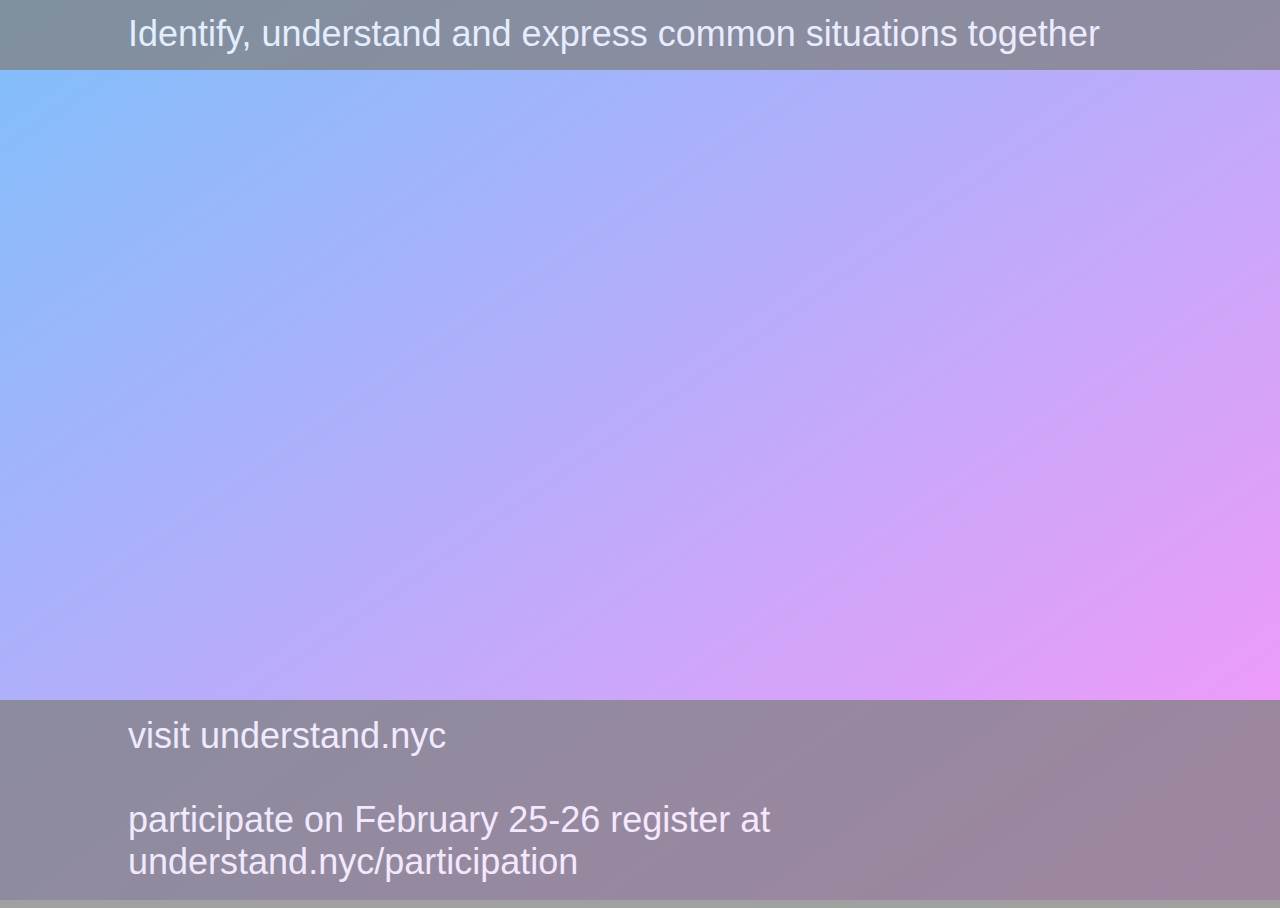
==== iStatic/index.html @ 6bac6d4f "static page added v1" ====
<!DOCTYPE html>
	<head>
		<title>understand.nyc</title>
		<link rel="stylesheet" type="text/css" href="static/styles/styles.css" >
		<link rel="stylesheet" type="text/css" href="static/styles/styles-mobile.css" media="only screen and (max-device-width: 640px)">
		<link rel="stylesheet" type="text/css" href="static/styles/font-awesome.min.css" >
	</head>
	<body>
		<div id="bg-video-box" class='hidden'>
			<div id="bg-video"></div>
		</div>
		<div class="center white-text"> 
			<div class="top grey-bg">
				Identify, understand and express common situations together
			</div>
			<div class="bottom grey-bg">
				visit understand.nyc <br> <br>
				participate on February 25-26 register at understand.nyc/participation
			</div>
		</div>
	<script src="static/js/bower_components/jquery/dist/jquery.js" type="text/javascript"></script>
		<script src="static/js/bower_components/video.js/dist/video.js" type="text/javascript"></script>
		<script src="static/js/bower_components/vide/dist/jquery.vide.js" type="text/javascript"></script>
	<script src="static/js/script.js" type="text/javascript" charset="utf-8" ></script>
	</body>
</html>
---- iStatic/static/styles/styles.css ----
#bg-video-box {
    position: absolute;
    top: 0;
    right: 0;
    width: 100%;
    height: 100%;
    box-sizing: border-box;
    z-index: -1;
}

#bg-video {
    height: 100%;
    width: 100%;
}

a {
  color: inherit;
  text-decoration: inherit;
  cursor: crosshair;
}

a:visited {
  color: inherit;
  text-decoration: inherit;
}

.center {
    position: absolute;
    left: 50%;
    transform: translateX(-50%) translateY(-10px);
    width: 100%;
    height: 100%;
}

.white-text {
    color: white;
}

.center-text {
    text-align: center;
    font-size: 1.3333em;
    width: 100%;
}

.grey-bg {
  background-color: grey;
  padding-left: 10vw;
  padding-right: 10vw;
  padding-bottom: 15px;
  padding-top: 15px;
  opacity: .75;
}

.bottom {
  position: absolute;
  bottom: 0px;
  width: 80%;
  transform: translateY(10px);
  padding-bottom: 25px;
}

.hidden {
    transition: all 1s;
    visibility: hidden;
    opacity: 0;
}

.shown {
    transition: all 2s;
    visibility: visible;
    opacity: 1;
}

body {
    font-family: 'Pragati Narrow', sans-serif;
    font-size: 36px;
}

#bg-video-box {
    position: fixed;
    background: #7FBFFA; /* For browsers that do not support gradients */
  background: -webkit-linear-gradient(left top, #7FBFFA, #FA97FA); /* For Safari 5.1 to 6.0 */
  background: -o-linear-gradient(bottom right, #7FBFFA, #FA97FA); /* For Opera 11.1 to 12.0 */
  background: -moz-linear-gradient(bottom right, #7FBFFA, #FA97FA); /* For Firefox 3.6 to 15 */
  background: linear-gradient(to bottom right, #7FBFFA, #FA97FA); /* Standard syntax */
}
---- iStatic/static/styles/styles-mobile.css ----
.center {
    transform: translateX(-50%) translateY(250px);
}

.center-text {
    font-size: 64px;
}

.center-icons {
    font-size: 80px;
}
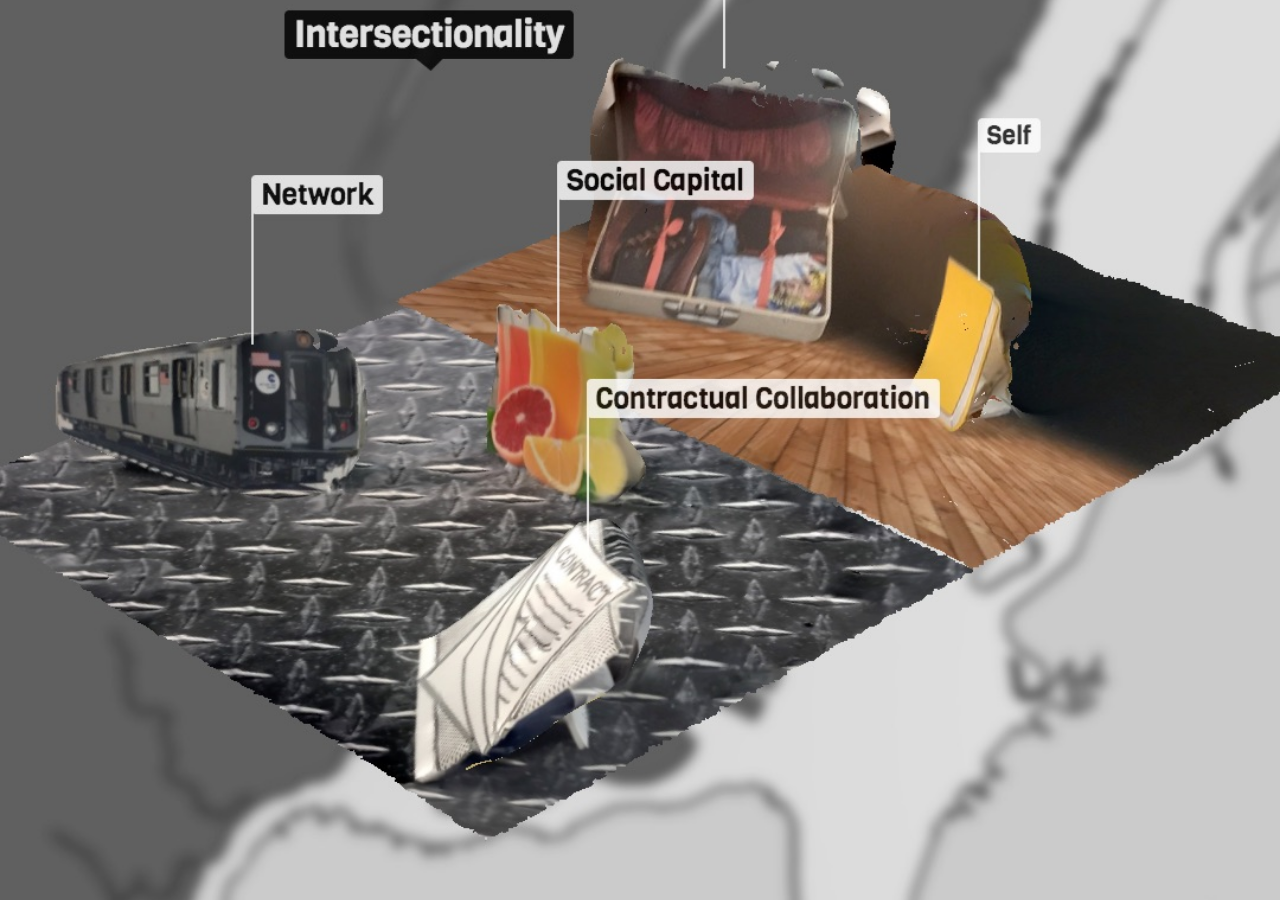
==== commit 1c5b03a8: "fade in and new assets" ====
--- a/iStatic/index.html
+++ b/iStatic/index.html
@@ -10,12 +10,12 @@
 			<div id="bg-video"></div>
 		</div>
 		<div class="center white-text"> 
-			<div class="top grey-bg">
+			<div class="top grey-bg hidden">
 				Identify, understand and express common situations together
 			</div>
-			<div class="bottom grey-bg">
+			<div class="bottom grey-bg hidden">
 				visit understand.nyc <br> <br>
-				participate on February 25-26 register at understand.nyc/participation
+				participate on February 25-26 register at understand.nyc/participate
 			</div>
 		</div>
 	<script src="static/js/bower_components/jquery/dist/jquery.js" type="text/javascript"></script>
--- a/iStatic/static/styles/styles.css
+++ b/iStatic/static/styles/styles.css
@@ -49,6 +49,7 @@
   padding-bottom: 15px;
   padding-top: 15px;
   opacity: .75;
+  transition: all 1s;
 }
 
 .bottom {
@@ -74,13 +75,10 @@
 body {
     font-family: 'Pragati Narrow', sans-serif;
     font-size: 36px;
+    overflow: hidden;
 }
 
 #bg-video-box {
     position: fixed;
-    background: #7FBFFA; /* For browsers that do not support gradients */
-  background: -webkit-linear-gradient(left top, #7FBFFA, #FA97FA); /* For Safari 5.1 to 6.0 */
-  background: -o-linear-gradient(bottom right, #7FBFFA, #FA97FA); /* For Opera 11.1 to 12.0 */
-  background: -moz-linear-gradient(bottom right, #7FBFFA, #FA97FA); /* For Firefox 3.6 to 15 */
-  background: linear-gradient(to bottom right, #7FBFFA, #FA97FA); /* Standard syntax */
+    background: #FFFFFF; /* For browsers that do not support gradients */
 }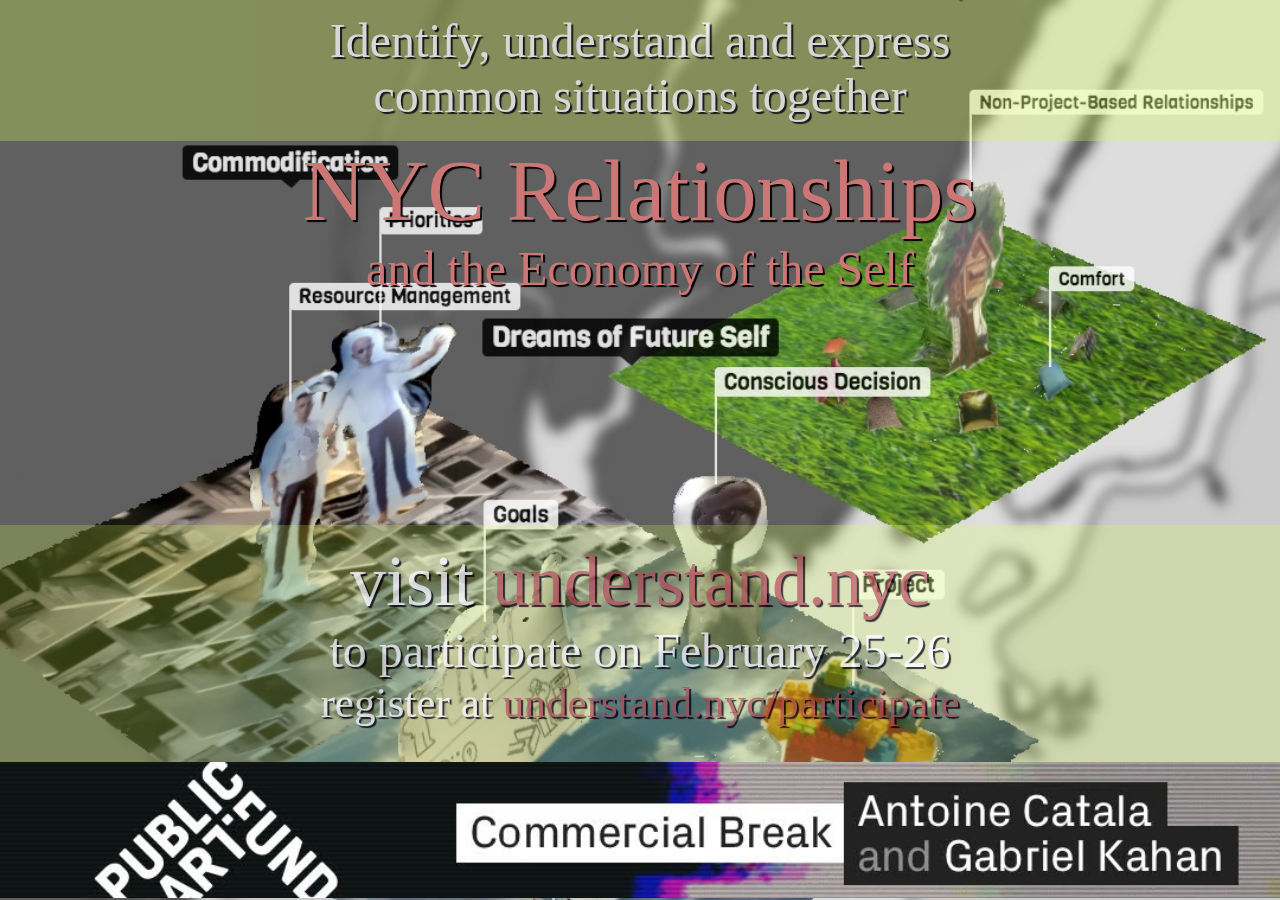
==== commit e1e784a2: "css updates" ====
--- a/iStatic/index.html
+++ b/iStatic/index.html
@@ -2,20 +2,28 @@
 	<head>
 		<title>understand.nyc</title>
 		<link rel="stylesheet" type="text/css" href="static/styles/styles.css" >
-		<link rel="stylesheet" type="text/css" href="static/styles/styles-mobile.css" media="only screen and (max-device-width: 640px)">
-		<link rel="stylesheet" type="text/css" href="static/styles/font-awesome.min.css" >
+		<link href="static/styles/fonts.css" rel="stylesheet">
 	</head>
 	<body>
 		<div id="bg-video-box" class='hidden'>
 			<div id="bg-video"></div>
 		</div>
 		<div class="center white-text"> 
-			<div class="top grey-bg hidden">
-				Identify, understand and express common situations together
+			<div class="first-in top">
+				<div class="small-text grey-bg top-bg">Identify, understand and express <br /> common situations together</div>
+				<div class="title larger-text">NYC Relationships</div>
+				<div class="title">and the Economy of the Self</div>
 			</div>
-			<div class="bottom grey-bg hidden">
-				visit understand.nyc <br> <br>
-				participate on February 25-26 register at understand.nyc/participate
+			<div class="bottom full-width">
+				<div class="second-in fill-width grey-bg">
+					<div class="large-text">visit <span class="link">understand.nyc</span></div>
+					<div class="small-text">to participate on February 25-26</div>
+					<div class="smaller-text bottom-bg">register at <span class="link">understand.nyc/participate</span>
+					<div class="bottom-space"> </div>
+					</div>
+				</div>
+
+				<img class="full-width" src="static/media/img/banner.jpg">
 			</div>
 		</div>
 	<script src="static/js/bower_components/jquery/dist/jquery.js" type="text/javascript"></script>
--- a/iStatic/static/styles/styles.css
+++ b/iStatic/static/styles/styles.css
@@ -30,6 +30,8 @@
     transform: translateX(-50%) translateY(-10px);
     width: 100%;
     height: 100%;
+    overflow: hidden;
+    text-align: center;
 }
 
 .white-text {
@@ -40,23 +42,64 @@
     text-align: center;
     font-size: 1.3333em;
     width: 100%;
+    text-align: center;
 }
 
 .grey-bg {
-  background-color: grey;
+  background-color: rgba(219, 253, 80, 0.3);
   padding-left: 10vw;
   padding-right: 10vw;
-  padding-bottom: 15px;
+  padding-bottom: 18px;
   padding-top: 15px;
   opacity: .75;
   transition: all 1s;
 }
 
+.top-bg {
+    background-color: rgba(219, 253, 80, 0.4);
+}
+
+.bottom-space {
+    width: 100%;
+    height: 10px;
+}
+
+.full-width {
+  width: 100%;
+}
+
+.link {
+  color: #b95959;
+}
+
+.title {
+  color: #cd7676;
+}
+
+.larger-text {
+  font-size: 1.8em;
+}
+
+.large-text {
+  font-size: 1.5em;
+}
+
+.small-text {
+  font-size: 1em;
+}
+
+.smaller-text {
+  font-size: .9em;
+}
+
 .bottom {
   position: absolute;
   bottom: 0px;
+  transform: translateY(17px);
+}
+
+.fill-width {
   width: 80%;
-  transform: translateY(10px);
   padding-bottom: 25px;
 }
 
@@ -73,9 +116,10 @@
 }
 
 body {
-    font-family: 'Pragati Narrow', sans-serif;
-    font-size: 36px;
+    font-family: 'Permanent Marker', cursive;
+    font-size: 48px;
     overflow: hidden;
+    text-shadow: 2px 2px 1px black;
 }
 
 #bg-video-box {
